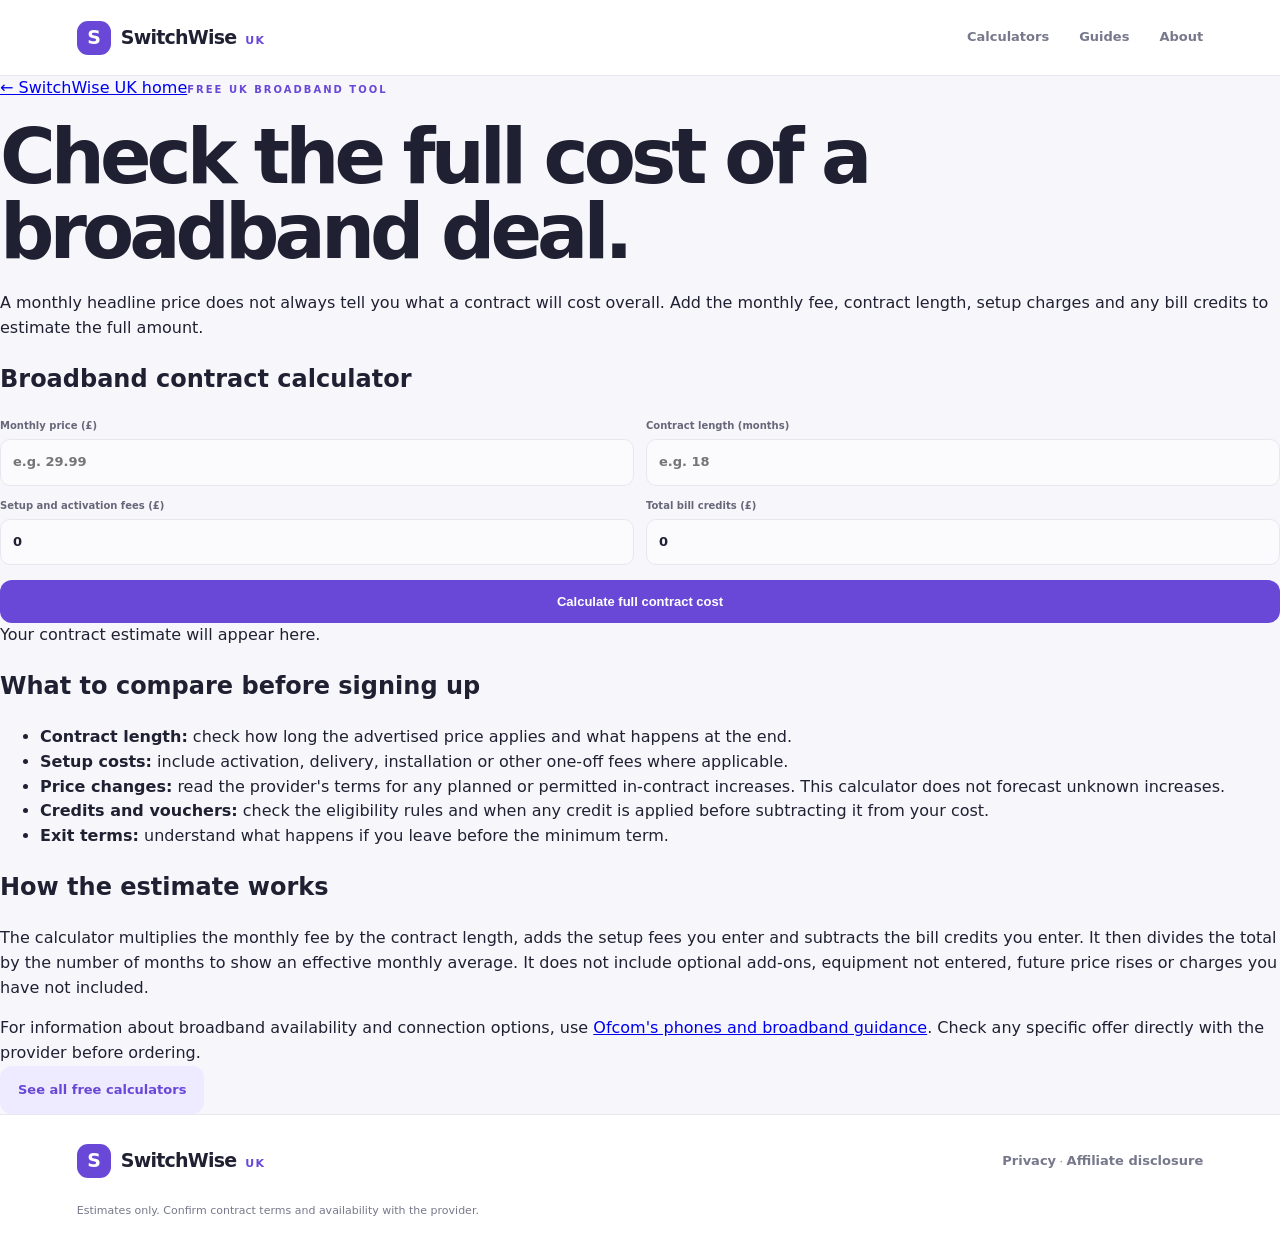
==== broadband-contract-calculator.html @ 826b564a "Add SwitchWise guide, sitemap and crawler files" ====
<!doctype html>
<html lang="en-GB"><head>
<meta charset="utf-8"><meta name="viewport" content="width=device-width,initial-scale=1">
<meta name="description" content="Calculate the true cost of a UK broadband contract, including monthly fees, contract length, setup charges and bill credits. Free broadband cost calculator.">
<meta name="robots" content="index,follow"><link rel="canonical" href="https://skar-the-dev.github.io/switchwise-uk/broadband-contract-calculator.html">
<meta property="og:type" content="article"><meta property="og:title" content="Free Broadband Contract Cost Calculator | SwitchWise UK"><meta property="og:description" content="Work out the total cost and effective monthly price of a broadband contract.">
<title>Broadband Contract Cost Calculator — Free UK Tool | SwitchWise</title>
<link rel="stylesheet" href="assets/styles.css"><link rel="icon" href="assets/favicon.svg" type="image/svg+xml">
</head><body>
<header class="topbar"><a class="brand" href="index.html"><span class="brand-mark">S</span><span>SwitchWise <small>UK</small></span></a><nav aria-label="Main navigation"><a href="index.html#calculators">Calculators</a><a href="index.html#guides">Guides</a><a href="index.html#about">About</a></nav></header>
<main class="guide-page"><article class="guide-content">
<a class="guide-toplink" href="index.html">← SwitchWise UK home</a><span class="eyebrow">FREE UK BROADBAND TOOL</span>
<h1>Check the full cost of a broadband deal.</h1>
<p class="lead">A monthly headline price does not always tell you what a contract will cost overall. Add the monthly fee, contract length, setup charges and any bill credits to estimate the full amount.</p>
<section class="guide-calculator" aria-labelledby="calc-title">
<h2 id="calc-title">Broadband contract calculator</h2>
<form id="bb-page-form" class="calc-form">
<label>Monthly price (£)<input id="bb-monthly" type="number" min="0" step="0.01" inputmode="decimal" placeholder="e.g. 29.99" required></label>
<label>Contract length (months)<input id="bb-term" type="number" min="1" step="1" inputmode="numeric" placeholder="e.g. 18" required></label>
<label>Setup and activation fees (£)<input id="bb-fee" type="number" min="0" step="0.01" inputmode="decimal" value="0" required></label>
<label>Total bill credits (£)<input id="bb-rebate" type="number" min="0" step="0.01" inputmode="decimal" value="0" required></label>
<button class="button primary" type="submit">Calculate full contract cost</button>
</form>
<div id="bb-page-result" class="guide-result" aria-live="polite">Your contract estimate will appear here.</div>
</section>
<h2>What to compare before signing up</h2>
<ul><li><strong>Contract length:</strong> check how long the advertised price applies and what happens at the end.</li><li><strong>Setup costs:</strong> include activation, delivery, installation or other one-off fees where applicable.</li><li><strong>Price changes:</strong> read the provider's terms for any planned or permitted in-contract increases. This calculator does not forecast unknown increases.</li><li><strong>Credits and vouchers:</strong> check the eligibility rules and when any credit is applied before subtracting it from your cost.</li><li><strong>Exit terms:</strong> understand what happens if you leave before the minimum term.</li></ul>
<h2>How the estimate works</h2>
<p>The calculator multiplies the monthly fee by the contract length, adds the setup fees you enter and subtracts the bill credits you enter. It then divides the total by the number of months to show an effective monthly average. It does not include optional add-ons, equipment not entered, future price rises or charges you have not included.</p>
<div class="source-note">For information about broadband availability and connection options, use <a href="https://www.ofcom.org.uk/phones-and-broadband/" target="_blank" rel="noopener noreferrer">Ofcom's phones and broadband guidance</a>. Check any specific offer directly with the provider before ordering.</div>
<a class="button secondary" href="index.html#calculators">See all free calculators</a>
</article></main>
<footer><a class="brand" href="index.html"><span class="brand-mark">S</span><span>SwitchWise <small>UK</small></span></a><p><a href="privacy.html">Privacy</a> · <a href="disclosure.html">Affiliate disclosure</a></p><p class="fine">Estimates only. Confirm contract terms and availability with the provider.</p></footer>
<script>
(() => {
const form=document.getElementById("bb-page-form");
const gbp=n=>new Intl.NumberFormat("en-GB",{style:"currency",currency:"GBP"}).format(n);
form.addEventListener("submit",e=>{
e.preventDefault();if(!form.reportValidity())return;
const ids=["bb-monthly","bb-term","bb-fee","bb-rebate"];
const v=ids.map(id=>Number(document.getElementById(id).value));
if(v.some(n=>!Number.isFinite(n)||n<0)||v[1]<1)return;
const total=v[0]*v[1]+v[2]-v[3];
const out=document.getElementById("bb-page-result");out.replaceChildren();
const strong=document.createElement("strong");strong.textContent=gbp(total)+" estimated total";
const detail=document.createElement("span");detail.textContent="Effective average: "+gbp(total/v[1])+" per month over "+v[1]+" months, after entered fees and credits. Check any future price increases.";
out.append(strong,detail);
});
})();
</script></body></html>
---- assets/styles.css ----
:root{--ink:#202033;--muted:#77788b;--purple:#6948d7;--purple2:#8c70f0;--line:#e8e7ef;--bg:#f7f7fb;--shadow:0 18px 50px rgba(35,25,80,.08)}*{box-sizing:border-box}html{scroll-behavior:smooth}body{margin:0;background:var(--bg);color:var(--ink);font-family:Inter,system-ui,-apple-system,"Segoe UI",sans-serif;line-height:1.55}.topbar{height:76px;display:flex;align-items:center;justify-content:space-between;padding:0 max(6vw,22px);background:#fff;border-bottom:1px solid var(--line)}.brand{display:flex;align-items:center;gap:10px;text-decoration:none;color:var(--ink);font-weight:800;letter-spacing:-.04em;font-size:19px}.brand small{color:var(--purple);font-size:11px;letter-spacing:.12em;margin-left:3px}.brand-mark{display:grid;place-items:center;width:34px;height:34px;background:var(--purple);color:white;border-radius:11px;font-weight:900}.topbar nav{display:flex;gap:30px}.topbar nav a,footer a{color:var(--muted);text-decoration:none;font-size:13px;font-weight:650}main{overflow:hidden}.hero{padding:86px max(8vw,24px) 78px;display:grid;grid-template-columns:1.1fr .9fr;gap:7vw;align-items:center;background:linear-gradient(120deg,#fff 45%,#f0edff)}.eyebrow{font-size:10px;letter-spacing:.2em;font-weight:850;color:var(--purple)}h1{font-size:clamp(48px,6vw,76px);line-height:.99;letter-spacing:-.065em;margin:18px 0 22px}h1 em{font-style:normal;color:var(--purple)}.hero p,.section-head>p,.tool-card>p,.partner-section p,.about-section p{color:var(--muted)}.hero-copy>p{max-width:520px;font-size:16px}.button{border:0;border-radius:12px;padding:14px 18px;font-weight:750;font-size:13px;text-decoration:none;display:inline-flex;justify-content:center;align-items:center;gap:18px;cursor:pointer}.primary{background:var(--purple);color:#fff}.secondary{background:#eeeaff;color:var(--purple)}.trust-row{display:flex;gap:18px;flex-wrap:wrap;margin-top:25px;color:var(--muted);font-size:10px;font-weight:650}.hero-panel{background:#fff;padding:30px;border:1px solid #eeebfa;border-radius:24px;box-shadow:var(--shadow);max-width:430px;width:100%;justify-self:end}.panel-label,.panel-foot{font-size:9px;letter-spacing:.15em;font-weight:850;color:#89869b}.panel-number{font-size:64px;font-weight:850;letter-spacing:-.07em;color:var(--purple);margin:16px 0 0}.hero-panel p{font-size:13px}.mini-bars{height:110px;display:flex;align-items:end;gap:8px;padding:10px 0}.mini-bars i{display:block;flex:1;border-radius:6px 6px 2px 2px;background:linear-gradient(var(--purple2),#d9d0ff);height:50%}.mini-bars i:nth-child(1){height:28%}.mini-bars i:nth-child(2){height:44%}.mini-bars i:nth-child(3){height:38%}.mini-bars i:nth-child(4){height:58%}.mini-bars i:nth-child(5){height:50%}.mini-bars i:nth-child(6){height:68%}.mini-bars i:nth-child(7){height:57%}.mini-bars i:nth-child(8){height:76%}.mini-bars i:nth-child(9){height:65%}.mini-bars i:nth-child(10){height:88%}.mini-bars i:nth-child(11){height:78%}.mini-bars i:nth-child(12){height:100%}.panel-foot{display:flex;justify-content:space-between;border-top:1px solid var(--line);padding-top:15px}.section{padding:78px max(7vw,22px)}.section-head{display:flex;justify-content:space-between;align-items:end;margin-bottom:30px;gap:30px}.section h2,.how-section h2,.partner-section h2,.about-section h2{font-size:clamp(30px,4vw,44px);letter-spacing:-.055em;line-height:1.08;margin:10px 0}.tool-grid{display:grid;grid-template-columns:repeat(2,minmax(0,1fr));gap:18px}.tool-card{position:relative;background:#fff;border:1px solid var(--line);border-radius:20px;padding:25px;box-shadow:0 7px 24px rgba(35,25,80,.035)}.tool-card.featured{border-color:#d6cdfb;box-shadow:0 12px 35px rgba(91,67,190,.08)}.tool-icon{width:38px;height:38px;display:grid;place-items:center;background:#f0edff;color:var(--purple);border-radius:12px;font-size:20px;font-weight:800}.tag{position:absolute;right:24px;top:29px;color:var(--purple);font-size:9px;letter-spacing:.12em;font-weight:850}.tool-card h3{font-size:19px;margin:15px 0 5px}.tool-card>p{font-size:12px;margin:0 0 20px}.calc-form{display:grid;grid-template-columns:1fr 1fr;gap:12px}.calc-form label{display:flex;flex-direction:column;gap:6px;font-size:10px;color:#68677a;font-weight:750}.calc-form input{width:100%;border:1px solid var(--line);background:#fbfbfe;padding:12px;border-radius:10px;font:inherit;font-size:13px;color:var(--ink);outline:none}.calc-form input:focus{border-color:var(--purple);box-shadow:0 0 0 3px #eeeaff}.calc-form button{grid-column:1/-1;margin-top:3px}.result{margin-top:13px;padding:12px 14px;background:#f5f3ff;border-radius:10px;color:#51418f;font-size:12px;min-height:44px}.result strong{font-size:18px;display:block;color:var(--purple)}.how-section{padding:75px max(8vw,22px);background:#24213a;color:#fff}.how-section .eyebrow{color:#b6a7ff}.how-section h2{max-width:520px;margin-bottom:35px}.steps{display:grid;grid-template-columns:repeat(3,1fr);gap:30px}.steps>div{border-top:1px solid #514c68;padding-top:20px}.steps b{color:#b6a7ff;font-size:12px}.steps h3{font-size:16px;margin:10px 0 5px}.steps p{color:#b8b5c7;font-size:12px;max-width:250px}.partner-section{padding:70px max(8vw,22px);display:grid;grid-template-columns:1fr 1fr;gap:50px;align-items:center;background:#eeebff}.partner-note{display:flex;gap:14px;align-items:flex-start;padding:20px;background:#fff;border-radius:16px}.partner-dot{width:9px;height:9px;border-radius:50%;background:#d8a23d;margin-top:5px;flex:none}.partner-note strong,.partner-note small{display:block}.partner-note strong{font-size:13px}.partner-note small{color:var(--muted);font-size:11px;margin-top:5px}.about-section{padding:70px max(8vw,22px);background:#fff}.about-section p{max-width:760px;font-size:13px}footer{padding:25px max(6vw,22px);display:flex;align-items:center;justify-content:space-between;gap:20px;flex-wrap:wrap;background:#fff;border-top:1px solid var(--line)}footer p{font-size:11px;color:var(--muted)}footer .fine{width:100%;margin:0}@media(max-width:760px){.topbar{height:64px}.topbar nav{gap:13px}.topbar nav a{font-size:11px}.hero{grid-template-columns:1fr;padding-top:58px;gap:35px}.hero-panel{justify-self:start;max-width:none}.section-head{display:block}.tool-grid{grid-template-columns:1fr}.steps{grid-template-columns:1fr;gap:12px}.steps>div{padding:15px 0}.partner-section{grid-template-columns:1fr;gap:20px}.trust-row{gap:10px}}@media(max-width:420px){.topbar nav a:nth-child(2){display:none}.calc-form{grid-template-columns:1fr}.calc-form button{grid-column:auto}.tool-card{padding:19px}.hero{padding-left:22px;padding-right:22px}}
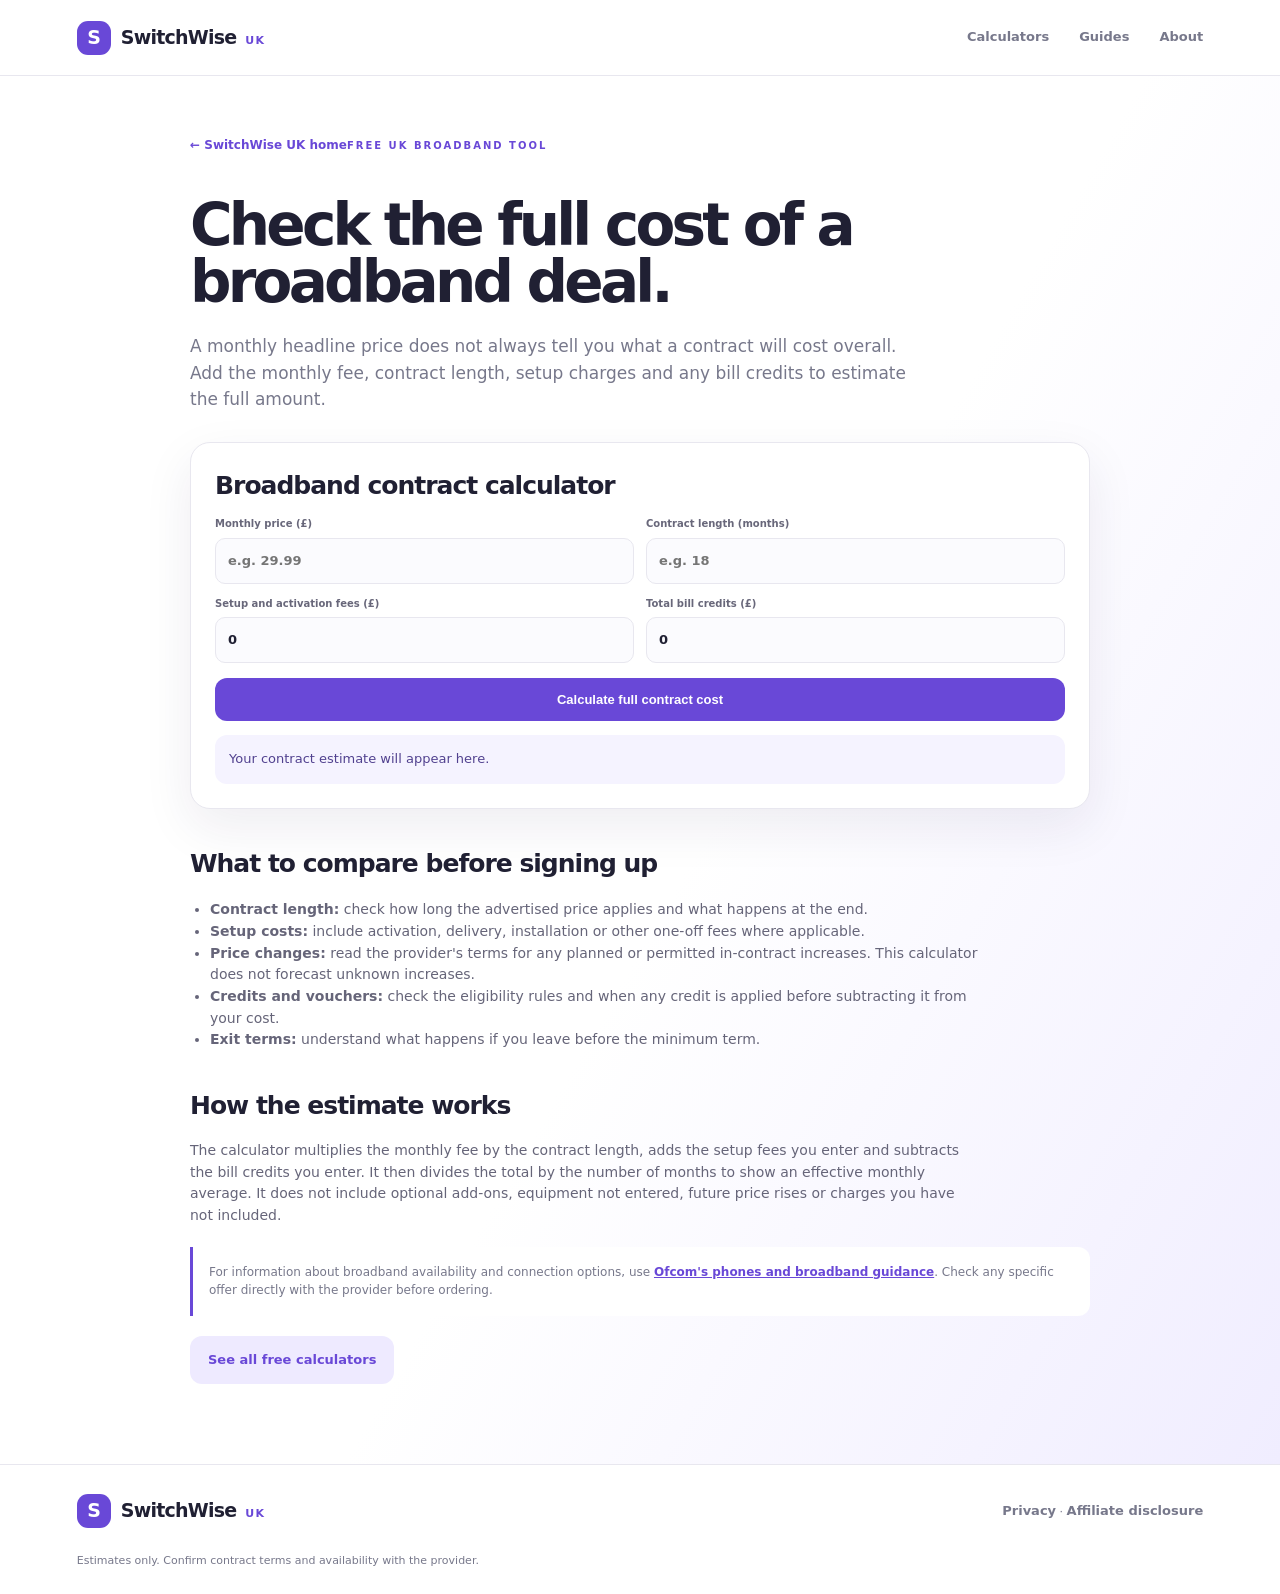
==== commit 8fade3df: "Improve calculator form validation and empty-result guidance" ====
--- a/broadband-contract-calculator.html
+++ b/broadband-contract-calculator.html
@@ -14,7 +14,7 @@
 <p class="lead">A monthly headline price does not always tell you what a contract will cost overall. Add the monthly fee, contract length, setup charges and any bill credits to estimate the full amount.</p>
 <section class="guide-calculator" aria-labelledby="calc-title">
 <h2 id="calc-title">Broadband contract calculator</h2>
-<form id="bb-page-form" class="calc-form">
+<form id="bb-page-form" class="calc-form" novalidate>
 <label>Monthly price (£)<input id="bb-monthly" type="number" min="0" step="0.01" inputmode="decimal" placeholder="e.g. 29.99" required></label>
 <label>Contract length (months)<input id="bb-term" type="number" min="1" step="1" inputmode="numeric" placeholder="e.g. 18" required></label>
 <label>Setup and activation fees (£)<input id="bb-fee" type="number" min="0" step="0.01" inputmode="decimal" value="0" required></label>
@@ -36,7 +36,7 @@
 const form=document.getElementById("bb-page-form");
 const gbp=n=>new Intl.NumberFormat("en-GB",{style:"currency",currency:"GBP"}).format(n);
 form.addEventListener("submit",e=>{
-e.preventDefault();if(!form.reportValidity())return;
+e.preventDefault();if(!form.reportValidity()){const out=document.getElementById("bb-page-result");out.replaceChildren();const strong=document.createElement("strong");strong.textContent="Complete the required fields";const detail=document.createElement("span");detail.textContent="Enter a value in each field before calculating. Use 0 for charges or credits that do not apply.";out.append(strong,detail);return;}
 const ids=["bb-monthly","bb-term","bb-fee","bb-rebate"];
 const v=ids.map(id=>Number(document.getElementById(id).value));
 if(v.some(n=>!Number.isFinite(n)||n<0)||v[1]<1)return;
--- a/assets/styles.css
+++ b/assets/styles.css
@@ -1 +1,30 @@
-:root{--ink:#202033;--muted:#77788b;--purple:#6948d7;--purple2:#8c70f0;--line:#e8e7ef;--bg:#f7f7fb;--shadow:0 18px 50px rgba(35,25,80,.08)}*{box-sizing:border-box}html{scroll-behavior:smooth}body{margin:0;background:var(--bg);color:var(--ink);font-family:Inter,system-ui,-apple-system,"Segoe UI",sans-serif;line-height:1.55}.topbar{height:76px;display:flex;align-items:center;justify-content:space-between;padding:0 max(6vw,22px);background:#fff;border-bottom:1px solid var(--line)}.brand{display:flex;align-items:center;gap:10px;text-decoration:none;color:var(--ink);font-weight:800;letter-spacing:-.04em;font-size:19px}.brand small{color:var(--purple);font-size:11px;letter-spacing:.12em;margin-left:3px}.brand-mark{display:grid;place-items:center;width:34px;height:34px;background:var(--purple);color:white;border-radius:11px;font-weight:900}.topbar nav{display:flex;gap:30px}.topbar nav a,footer a{color:var(--muted);text-decoration:none;font-size:13px;font-weight:650}main{overflow:hidden}.hero{padding:86px max(8vw,24px) 78px;display:grid;grid-template-columns:1.1fr .9fr;gap:7vw;align-items:center;background:linear-gradient(120deg,#fff 45%,#f0edff)}.eyebrow{font-size:10px;letter-spacing:.2em;font-weight:850;color:var(--purple)}h1{font-size:clamp(48px,6vw,76px);line-height:.99;letter-spacing:-.065em;margin:18px 0 22px}h1 em{font-style:normal;color:var(--purple)}.hero p,.section-head>p,.tool-card>p,.partner-section p,.about-section p{color:var(--muted)}.hero-copy>p{max-width:520px;font-size:16px}.button{border:0;border-radius:12px;padding:14px 18px;font-weight:750;font-size:13px;text-decoration:none;display:inline-flex;justify-content:center;align-items:center;gap:18px;cursor:pointer}.primary{background:var(--purple);color:#fff}.secondary{background:#eeeaff;color:var(--purple)}.trust-row{display:flex;gap:18px;flex-wrap:wrap;margin-top:25px;color:var(--muted);font-size:10px;font-weight:650}.hero-panel{background:#fff;padding:30px;border:1px solid #eeebfa;border-radius:24px;box-shadow:var(--shadow);max-width:430px;width:100%;justify-self:end}.panel-label,.panel-foot{font-size:9px;letter-spacing:.15em;font-weight:850;color:#89869b}.panel-number{font-size:64px;font-weight:850;letter-spacing:-.07em;color:var(--purple);margin:16px 0 0}.hero-panel p{font-size:13px}.mini-bars{height:110px;display:flex;align-items:end;gap:8px;padding:10px 0}.mini-bars i{display:block;flex:1;border-radius:6px 6px 2px 2px;background:linear-gradient(var(--purple2),#d9d0ff);height:50%}.mini-bars i:nth-child(1){height:28%}.mini-bars i:nth-child(2){height:44%}.mini-bars i:nth-child(3){height:38%}.mini-bars i:nth-child(4){height:58%}.mini-bars i:nth-child(5){height:50%}.mini-bars i:nth-child(6){height:68%}.mini-bars i:nth-child(7){height:57%}.mini-bars i:nth-child(8){height:76%}.mini-bars i:nth-child(9){height:65%}.mini-bars i:nth-child(10){height:88%}.mini-bars i:nth-child(11){height:78%}.mini-bars i:nth-child(12){height:100%}.panel-foot{display:flex;justify-content:space-between;border-top:1px solid var(--line);padding-top:15px}.section{padding:78px max(7vw,22px)}.section-head{display:flex;justify-content:space-between;align-items:end;margin-bottom:30px;gap:30px}.section h2,.how-section h2,.partner-section h2,.about-section h2{font-size:clamp(30px,4vw,44px);letter-spacing:-.055em;line-height:1.08;margin:10px 0}.tool-grid{display:grid;grid-template-columns:repeat(2,minmax(0,1fr));gap:18px}.tool-card{position:relative;background:#fff;border:1px solid var(--line);border-radius:20px;padding:25px;box-shadow:0 7px 24px rgba(35,25,80,.035)}.tool-card.featured{border-color:#d6cdfb;box-shadow:0 12px 35px rgba(91,67,190,.08)}.tool-icon{width:38px;height:38px;display:grid;place-items:center;background:#f0edff;color:var(--purple);border-radius:12px;font-size:20px;font-weight:800}.tag{position:absolute;right:24px;top:29px;color:var(--purple);font-size:9px;letter-spacing:.12em;font-weight:850}.tool-card h3{font-size:19px;margin:15px 0 5px}.tool-card>p{font-size:12px;margin:0 0 20px}.calc-form{display:grid;grid-template-columns:1fr 1fr;gap:12px}.calc-form label{display:flex;flex-direction:column;gap:6px;font-size:10px;color:#68677a;font-weight:750}.calc-form input{width:100%;border:1px solid var(--line);background:#fbfbfe;padding:12px;border-radius:10px;font:inherit;font-size:13px;color:var(--ink);outline:none}.calc-form input:focus{border-color:var(--purple);box-shadow:0 0 0 3px #eeeaff}.calc-form button{grid-column:1/-1;margin-top:3px}.result{margin-top:13px;padding:12px 14px;background:#f5f3ff;border-radius:10px;color:#51418f;font-size:12px;min-height:44px}.result strong{font-size:18px;display:block;color:var(--purple)}.how-section{padding:75px max(8vw,22px);background:#24213a;color:#fff}.how-section .eyebrow{color:#b6a7ff}.how-section h2{max-width:520px;margin-bottom:35px}.steps{display:grid;grid-template-columns:repeat(3,1fr);gap:30px}.steps>div{border-top:1px solid #514c68;padding-top:20px}.steps b{color:#b6a7ff;font-size:12px}.steps h3{font-size:16px;margin:10px 0 5px}.steps p{color:#b8b5c7;font-size:12px;max-width:250px}.partner-section{padding:70px max(8vw,22px);display:grid;grid-template-columns:1fr 1fr;gap:50px;align-items:center;background:#eeebff}.partner-note{display:flex;gap:14px;align-items:flex-start;padding:20px;background:#fff;border-radius:16px}.partner-dot{width:9px;height:9px;border-radius:50%;background:#d8a23d;margin-top:5px;flex:none}.partner-note strong,.partner-note small{display:block}.partner-note strong{font-size:13px}.partner-note small{color:var(--muted);font-size:11px;margin-top:5px}.about-section{padding:70px max(8vw,22px);background:#fff}.about-section p{max-width:760px;font-size:13px}footer{padding:25px max(6vw,22px);display:flex;align-items:center;justify-content:space-between;gap:20px;flex-wrap:wrap;background:#fff;border-top:1px solid var(--line)}footer p{font-size:11px;color:var(--muted)}footer .fine{width:100%;margin:0}@media(max-width:760px){.topbar{height:64px}.topbar nav{gap:13px}.topbar nav a{font-size:11px}.hero{grid-template-columns:1fr;padding-top:58px;gap:35px}.hero-panel{justify-self:start;max-width:none}.section-head{display:block}.tool-grid{grid-template-columns:1fr}.steps{grid-template-columns:1fr;gap:12px}.steps>div{padding:15px 0}.partner-section{grid-template-columns:1fr;gap:20px}.trust-row{gap:10px}}@media(max-width:420px){.topbar nav a:nth-child(2){display:none}.calc-form{grid-template-columns:1fr}.calc-form button{grid-column:auto}.tool-card{padding:19px}.hero{padding-left:22px;padding-right:22px}}+:root{--ink:#202033;--muted:#77788b;--purple:#6948d7;--purple2:#8c70f0;--line:#e8e7ef;--bg:#f7f7fb;--shadow:0 18px 50px rgba(35,25,80,.08)}*{box-sizing:border-box}html{scroll-behavior:smooth}body{margin:0;background:var(--bg);color:var(--ink);font-family:Inter,system-ui,-apple-system,"Segoe UI",sans-serif;line-height:1.55}.topbar{height:76px;display:flex;align-items:center;justify-content:space-between;padding:0 max(6vw,22px);background:#fff;border-bottom:1px solid var(--line)}.brand{display:flex;align-items:center;gap:10px;text-decoration:none;color:var(--ink);font-weight:800;letter-spacing:-.04em;font-size:19px}.brand small{color:var(--purple);font-size:11px;letter-spacing:.12em;margin-left:3px}.brand-mark{display:grid;place-items:center;width:34px;height:34px;background:var(--purple);color:white;border-radius:11px;font-weight:900}.topbar nav{display:flex;gap:30px}.topbar nav a,footer a{color:var(--muted);text-decoration:none;font-size:13px;font-weight:650}main{overflow:hidden}.hero{padding:86px max(8vw,24px) 78px;display:grid;grid-template-columns:1.1fr .9fr;gap:7vw;align-items:center;background:linear-gradient(120deg,#fff 45%,#f0edff)}.eyebrow{font-size:10px;letter-spacing:.2em;font-weight:850;color:var(--purple)}h1{font-size:clamp(48px,6vw,76px);line-height:.99;letter-spacing:-.065em;margin:18px 0 22px}h1 em{font-style:normal;color:var(--purple)}.hero p,.section-head>p,.tool-card>p,.partner-section p,.about-section p{color:var(--muted)}.hero-copy>p{max-width:520px;font-size:16px}.button{border:0;border-radius:12px;padding:14px 18px;font-weight:750;font-size:13px;text-decoration:none;display:inline-flex;justify-content:center;align-items:center;gap:18px;cursor:pointer}.primary{background:var(--purple);color:#fff}.secondary{background:#eeeaff;color:var(--purple)}.trust-row{display:flex;gap:18px;flex-wrap:wrap;margin-top:25px;color:var(--muted);font-size:10px;font-weight:650}.hero-panel{background:#fff;padding:30px;border:1px solid #eeebfa;border-radius:24px;box-shadow:var(--shadow);max-width:430px;width:100%;justify-self:end}.panel-label,.panel-foot{font-size:9px;letter-spacing:.15em;font-weight:850;color:#89869b}.panel-number{font-size:64px;font-weight:850;letter-spacing:-.07em;color:var(--purple);margin:16px 0 0}.hero-panel p{font-size:13px}.mini-bars{height:110px;display:flex;align-items:end;gap:8px;padding:10px 0}.mini-bars i{display:block;flex:1;border-radius:6px 6px 2px 2px;background:linear-gradient(var(--purple2),#d9d0ff);height:50%}.mini-bars i:nth-child(1){height:28%}.mini-bars i:nth-child(2){height:44%}.mini-bars i:nth-child(3){height:38%}.mini-bars i:nth-child(4){height:58%}.mini-bars i:nth-child(5){height:50%}.mini-bars i:nth-child(6){height:68%}.mini-bars i:nth-child(7){height:57%}.mini-bars i:nth-child(8){height:76%}.mini-bars i:nth-child(9){height:65%}.mini-bars i:nth-child(10){height:88%}.mini-bars i:nth-child(11){height:78%}.mini-bars i:nth-child(12){height:100%}.panel-foot{display:flex;justify-content:space-between;border-top:1px solid var(--line);padding-top:15px}.section{padding:78px max(7vw,22px)}.section-head{display:flex;justify-content:space-between;align-items:end;margin-bottom:30px;gap:30px}.section h2,.how-section h2,.partner-section h2,.about-section h2{font-size:clamp(30px,4vw,44px);letter-spacing:-.055em;line-height:1.08;margin:10px 0}.tool-grid{display:grid;grid-template-columns:repeat(2,minmax(0,1fr));gap:18px}.tool-card{position:relative;background:#fff;border:1px solid var(--line);border-radius:20px;padding:25px;box-shadow:0 7px 24px rgba(35,25,80,.035)}.tool-card.featured{border-color:#d6cdfb;box-shadow:0 12px 35px rgba(91,67,190,.08)}.tool-icon{width:38px;height:38px;display:grid;place-items:center;background:#f0edff;color:var(--purple);border-radius:12px;font-size:20px;font-weight:800}.tag{position:absolute;right:24px;top:29px;color:var(--purple);font-size:9px;letter-spacing:.12em;font-weight:850}.tool-card h3{font-size:19px;margin:15px 0 5px}.tool-card>p{font-size:12px;margin:0 0 20px}.calc-form{display:grid;grid-template-columns:1fr 1fr;gap:12px}.calc-form label{display:flex;flex-direction:column;gap:6px;font-size:10px;color:#68677a;font-weight:750}.calc-form input{width:100%;border:1px solid var(--line);background:#fbfbfe;padding:12px;border-radius:10px;font:inherit;font-size:13px;color:var(--ink);outline:none}.calc-form input:focus{border-color:var(--purple);box-shadow:0 0 0 3px #eeeaff}.calc-form button{grid-column:1/-1;margin-top:3px}.result{margin-top:13px;padding:12px 14px;background:#f5f3ff;border-radius:10px;color:#51418f;font-size:12px;min-height:44px}.result strong{font-size:18px;display:block;color:var(--purple)}.how-section{padding:75px max(8vw,22px);background:#24213a;color:#fff}.how-section .eyebrow{color:#b6a7ff}.how-section h2{max-width:520px;margin-bottom:35px}.steps{display:grid;grid-template-columns:repeat(3,1fr);gap:30px}.steps>div{border-top:1px solid #514c68;padding-top:20px}.steps b{color:#b6a7ff;font-size:12px}.steps h3{font-size:16px;margin:10px 0 5px}.steps p{color:#b8b5c7;font-size:12px;max-width:250px}.partner-section{padding:70px max(8vw,22px);display:grid;grid-template-columns:1fr 1fr;gap:50px;align-items:center;background:#eeebff}.partner-note{display:flex;gap:14px;align-items:flex-start;padding:20px;background:#fff;border-radius:16px}.partner-dot{width:9px;height:9px;border-radius:50%;background:#d8a23d;margin-top:5px;flex:none}.partner-note strong,.partner-note small{display:block}.partner-note strong{font-size:13px}.partner-note small{color:var(--muted);font-size:11px;margin-top:5px}.about-section{padding:70px max(8vw,22px);background:#fff}.about-section p{max-width:760px;font-size:13px}footer{padding:25px max(6vw,22px);display:flex;align-items:center;justify-content:space-between;gap:20px;flex-wrap:wrap;background:#fff;border-top:1px solid var(--line)}footer p{font-size:11px;color:var(--muted)}footer .fine{width:100%;margin:0}@media(max-width:760px){.topbar{height:64px}.topbar nav{gap:13px}.topbar nav a{font-size:11px}.hero{grid-template-columns:1fr;padding-top:58px;gap:35px}.hero-panel{justify-self:start;max-width:none}.section-head{display:block}.tool-grid{grid-template-columns:1fr}.steps{grid-template-columns:1fr;gap:12px}.steps>div{padding:15px 0}.partner-section{grid-template-columns:1fr;gap:20px}.trust-row{gap:10px}}@media(max-width:420px){.topbar nav a:nth-child(2){display:none}.calc-form{grid-template-columns:1fr}.calc-form button{grid-column:auto}.tool-card{padding:19px}.hero{padding-left:22px;padding-right:22px}}
+/* Additional guide and mobile refinements */
+.text-link{display:inline-block;margin-top:12px;color:var(--purple);font-size:11px;font-weight:800;text-decoration:none}
+.text-link:hover{text-decoration:underline}
+.guide-section{background:#faf9ff}
+.guide-grid{display:grid;grid-template-columns:repeat(3,minmax(0,1fr));gap:16px}
+.guide-card{display:flex;gap:15px;padding:20px;background:#fff;border:1px solid var(--line);border-radius:17px;text-decoration:none;color:var(--ink);transition:transform .18s ease,box-shadow .18s ease}
+.guide-card:hover{transform:translateY(-2px);box-shadow:var(--shadow)}
+.guide-icon{flex:none;width:38px;height:38px;display:grid;place-items:center;border-radius:12px;background:#f0edff;color:var(--purple);font-size:20px}
+.guide-card h3{margin:1px 0 6px;font-size:15px}
+.guide-card p{margin:0;color:var(--muted);font-size:11px;line-height:1.6}
+.faq-grid{display:grid;grid-template-columns:repeat(3,minmax(0,1fr));gap:20px;margin-top:30px;padding-top:24px;border-top:1px solid var(--line)}
+.faq-grid h3{font-size:13px;margin:0 0 5px}
+.faq-grid p{font-size:11px;margin:0}
+.guide-page{min-height:65vh;padding:56px max(7vw,22px) 80px;background:linear-gradient(120deg,#fff 55%,#f0edff)}
+.guide-content{max-width:900px;margin:0 auto}
+.guide-content h1{font-size:clamp(36px,5vw,58px);max-width:760px}
+.guide-content .lead{max-width:740px;font-size:17px;color:var(--muted)}
+.guide-content h2{font-size:25px;letter-spacing:-.04em;margin:36px 0 10px}
+.guide-content h3{font-size:16px;margin:22px 0 6px}
+.guide-content p,.guide-content li{font-size:14px;color:#666579;max-width:780px}
+.guide-content ul{padding-left:20px}
+.guide-calculator{margin:30px 0;padding:24px;background:#fff;border:1px solid var(--line);border-radius:20px;box-shadow:var(--shadow)}
+.guide-calculator h2{margin-top:0}
+.guide-result{margin-top:14px;padding:14px;background:#f5f3ff;border-radius:12px;color:#51418f;font-size:13px}
+.guide-result strong{display:block;color:var(--purple);font-size:21px}
+.source-note{padding:16px;background:#fff;border-left:3px solid var(--purple);border-radius:0 12px 12px 0;margin:20px 0;font-size:12px;color:var(--muted)}
+.source-note a{color:var(--purple);font-weight:700}
+.guide-toplink{display:inline-block;margin-bottom:24px;color:var(--purple);font-size:12px;font-weight:800;text-decoration:none}
+@media(max-width:760px){.guide-grid,.faq-grid{grid-template-columns:1fr}.guide-card{padding:17px}.guide-page{padding-top:36px}.guide-calculator{padding:18px}}
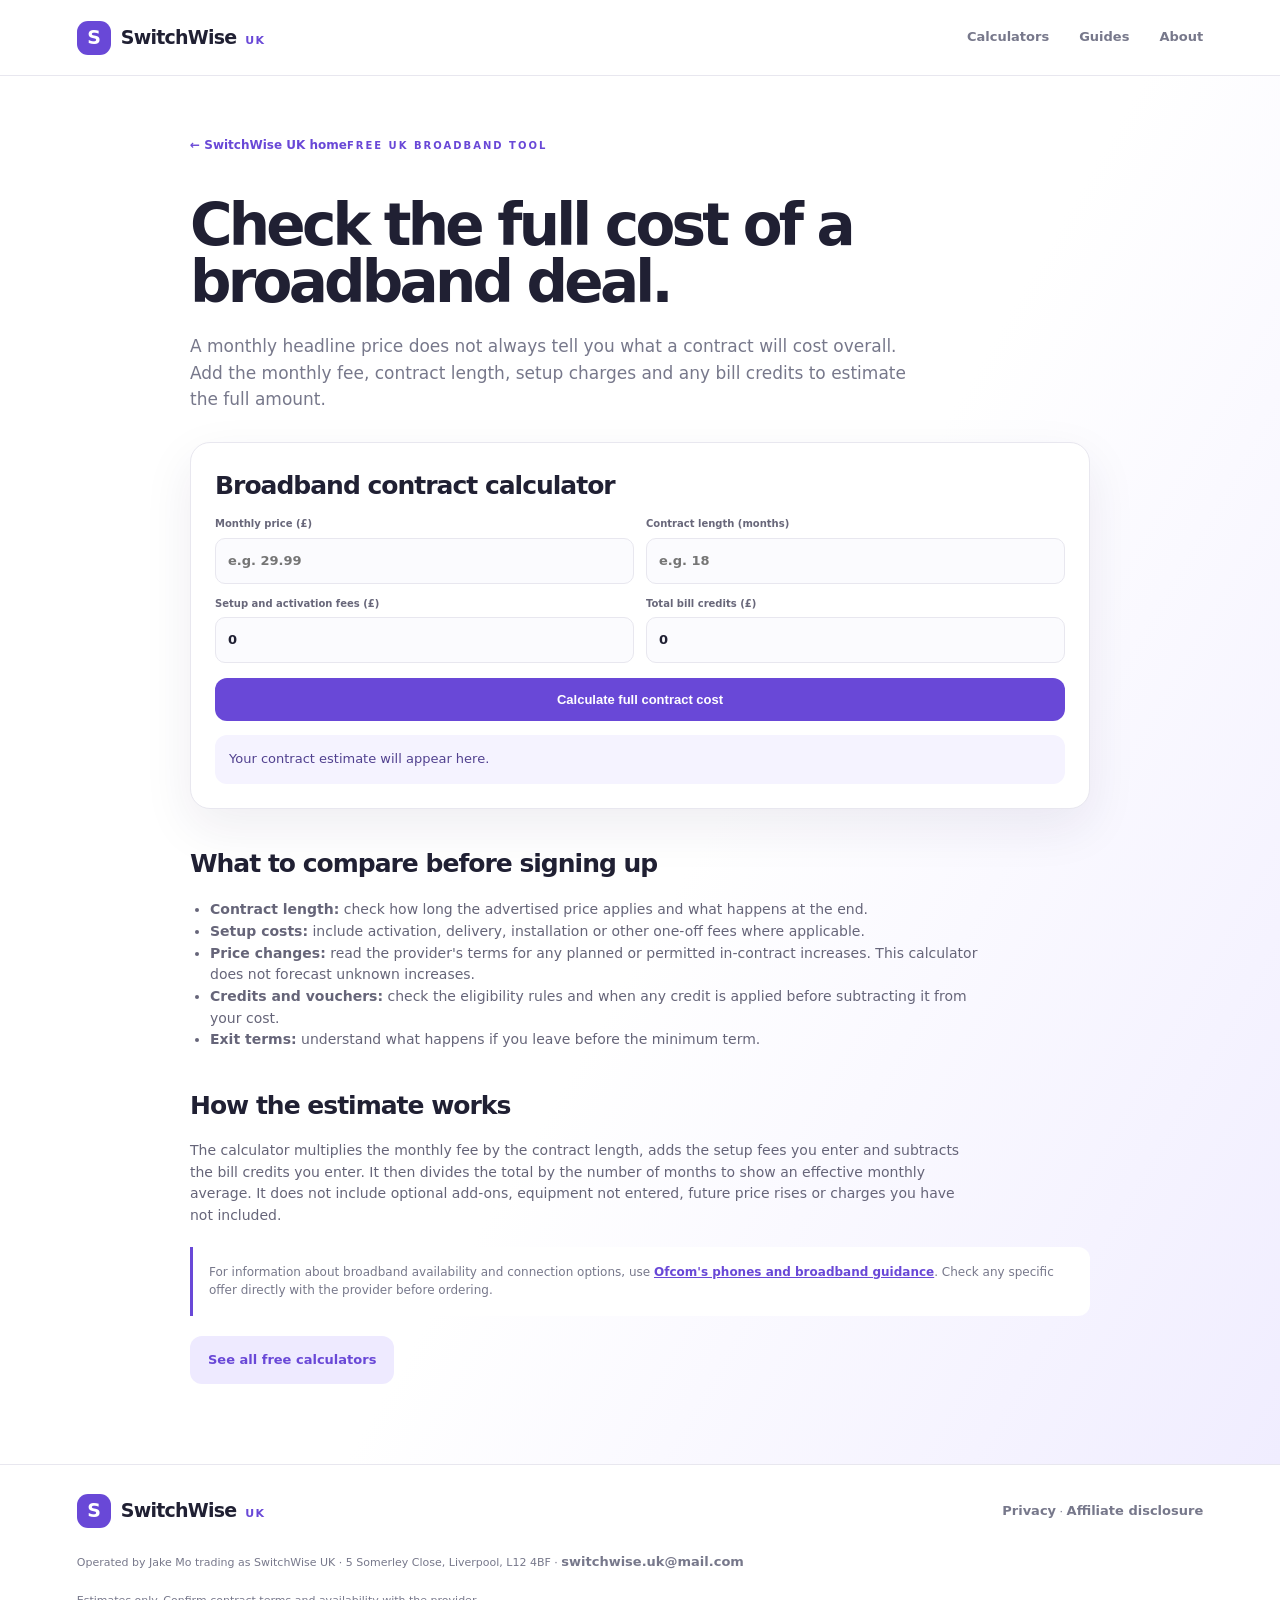
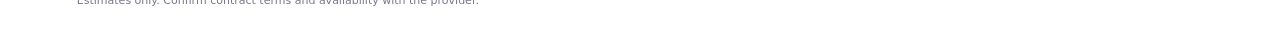
==== commit 11bb760b: "Show operator contact details in site footer" ====
--- a/broadband-contract-calculator.html
+++ b/broadband-contract-calculator.html
@@ -30,7 +30,7 @@
 <div class="source-note">For information about broadband availability and connection options, use <a href="https://www.ofcom.org.uk/phones-and-broadband/" target="_blank" rel="noopener noreferrer">Ofcom's phones and broadband guidance</a>. Check any specific offer directly with the provider before ordering.</div>
 <a class="button secondary" href="index.html#calculators">See all free calculators</a>
 </article></main>
-<footer><a class="brand" href="index.html"><span class="brand-mark">S</span><span>SwitchWise <small>UK</small></span></a><p><a href="privacy.html">Privacy</a> · <a href="disclosure.html">Affiliate disclosure</a></p><p class="fine">Estimates only. Confirm contract terms and availability with the provider.</p></footer>
+<footer><a class="brand" href="index.html"><span class="brand-mark">S</span><span>SwitchWise <small>UK</small></span></a><p><a href="privacy.html">Privacy</a> · <a href="disclosure.html">Affiliate disclosure</a></p><p class="fine">Operated by Jake Mo trading as SwitchWise UK · 5 Somerley Close, Liverpool, L12 4BF · <a href="mailto:switchwise.uk@mail.com">switchwise.uk@mail.com</a></p><p class="fine">Estimates only. Confirm contract terms and availability with the provider.</p></footer>
 <script>
 (() => {
 const form=document.getElementById("bb-page-form");
